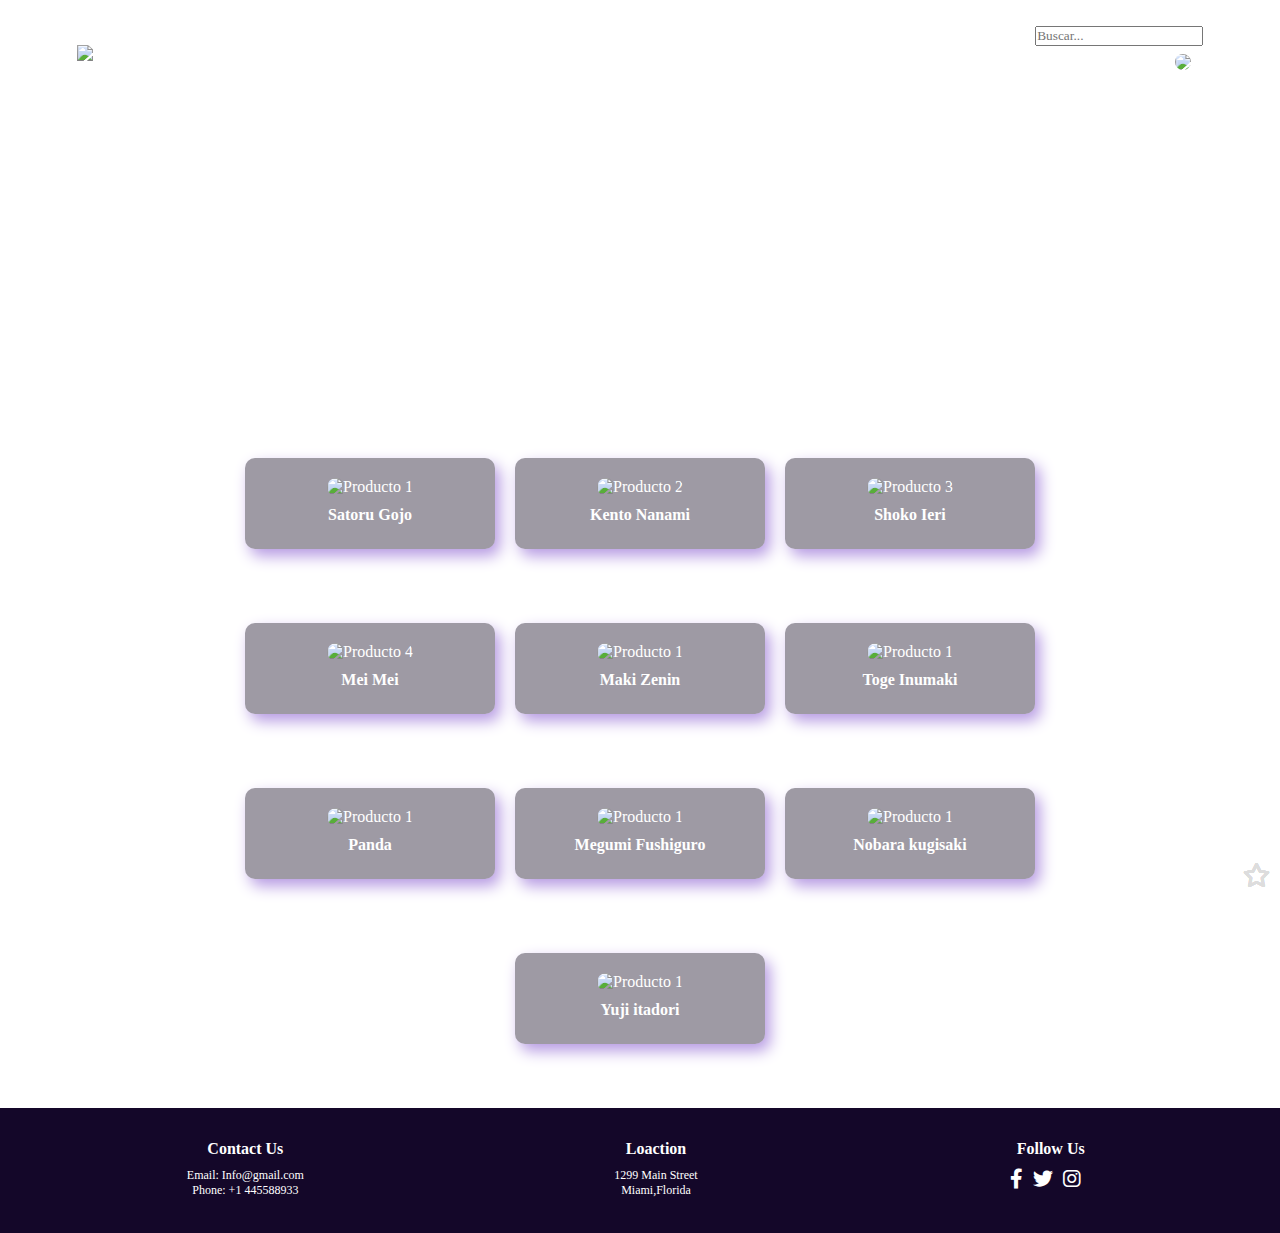
==== Characters.html @ 4fee6dcd "19/03" ====
<!DOCTYPE html>
<html lang="en">
<head>
    <meta charset="UTF-8">
    <meta name="viewport" content="width=device-width, initial-scale=1.0">
    <link rel="stylesheet" href="characters.css">
    <link rel="stylesheet" href="https://cdnjs.cloudflare.com/ajax/libs/font-awesome/6.0.0-beta3/css/all.min.css">
    <title>Characters</title>
</head>

<body>
    <section class="header">
        <nav>
            <a href="index.html"><img src="logo jjk 1.png" ></a>
            <div class="nav-links">
                <div class="search-bar">
                    <input type="text" placeholder="Buscar...">
                  </div>
                  <div class="nav-bar">
                <ul>
                    <li><a href="">Main</a></li>
                    <li><a href="">About</a></li>
                    <li><a href="">Characters</a></li>
                    <li><a href="">Spells</a></li>
                    <li><a href=""> <img src="a777268f7701fbf12bdc2ed4175758d5.png"  class="usser"></a></li>
                </ul>
            </div>
        </nav>
        <div class="text-box">
            <h1>Characters</h1>
        </div>
    <section class="productos">
        <ul>
            <li class="producto">
                <img src="1.webp" alt="Producto 1">
                <h2>Satoru Gojo</h2>
                <input type="checkbox"  id="star1" class="hidden-checkbox" >
                <label for="star1" class="star"> <i class="far fa-star"></i></label>
                
            </li>
            <li class="producto">
                <img src="2.png" alt="Producto 2">
                <h2> Kento Nanami</h2>
                <input type="checkbox"  id="star2" class="hidden-checkbox" >
                <label for="star2" class="star"> <i class="far fa-star"></i></label>
           
            </li>   
            <li class="producto">
                <img src="3.png" alt="Producto 3">
                <h2>Shoko Ieri</h2>
                <input type="checkbox"  id="star3" class="hidden-checkbox" >
                <label for="star3" class="star"> <i class="far fa-star"></i></label>
            
            </li>
            <li class="producto">
                <img src="4.png" alt="Producto 4">
                <h2>Mei Mei</h2>
                <input type="checkbox"  id="star4" class="hidden-checkbox" >
                <label for="star4" class="star"> <i class="far fa-star"></i></label>
             
            </li>  
            <li class="producto">
                <img src="5.webp" alt="Producto 1">
                <h2>Maki Zenin</h2>
                <input type="checkbox"  id="star5" class="hidden-checkbox" >
                <label for="star5" class="star"> <i class="far fa-star"></i></label>
              
            </li>
            <li class="producto">
                <img src="6.webp" alt="Producto 1">
                <h2>Toge Inumaki</h2>
                <input type="checkbox"  id="star6" class="hidden-checkbox" >
                <label for="star6" class="star"> <i class="far fa-star"></i></label>
         </li>
              <li class="producto">
                <img src="7.webp" alt="Producto 1">
                <h2>Panda</h2> 
                <input type="checkbox"  id="star7" class="hidden-checkbox" >
                <label for="star7" class="star"> <i class="far fa-star"></i></label>
            </li>

              <li class="producto">
                <img src="9.webp" alt="Producto 1">
                <h2>Megumi Fushiguro</h2>
                <input type="checkbox"  id="star8" class="hidden-checkbox" >
                <label for="star8" class="star"> <i class="far fa-star"></i></label>
              </li>
              <li class="producto">
                <img src="10.webp" alt="Producto 1">
                <h2>Nobara kugisaki</h2>
                <input type="checkbox"  id="star9" class="hidden-checkbox" >
                <label for="star9" class="star"> <i class="far fa-star"></i></label>
              </li>
              <li class="producto">
                <img src="11.webp" alt="Producto 1">
                <h2>Yuji itadori</h2>
                <input type="checkbox"  id="star10" class="hidden-checkbox" >
                <label for="star10" class="star"> <i class="far fa-star"></i></label>
              </li>
        </ul>  
        </section>
</body>
<footer>
    <div class="footer-content">
        <div class="column">
            <div class="contact-us">
                <h3>Contact Us</h3>
                <p>Email: Info@gmail.com</p>
                <p>Phone: +1 445588933</p>
            </div>
        </div>
        <div class="column">
            <div class="location">
                <h3>Loaction</h3>
                <p> 1299 Main Street</p>
                <p>Miami,Florida</p>
            </div>
        </div>
        <div class="social-icons">
            <h3>Follow Us</h3>
            <div class="icons">
                <a href="#"><i class="fab fa-facebook-f"></i></a>
                <a href="#"><i class="fab fa-twitter"></i></a>
                <a href="#"><i class="fab fa-instagram"></i></a>   
            </div>
        </div>
    </div>
    
</footer>
</html>
---- characters.css ----
*{
    margin: 0;
    padding: 0;
    box-sizing: border-box;
    font-family: lato
  }
  body{
    height: 100vh;
    background-image: url(Frame\ 4.png);
    background-image: no-repeat;
    background-size: cover;
  }

  nav{ 
    display: flex;
    padding:  2% 6%;
    justify-content: space-between;
    align-items: center;
  }
  nav img{
    width: 150px
  }
  .nav-links{
    flex:1;
    text-align: right; 
  
  }
  .nav-links ul li{
   list-style: none;
   display: inline-block ;
   padding: 8px 12px;
   position: relative;  
  }
  .nav-links ul li a{
   color: white;
   text-decoration: none;
   font-size: 15px; 
   font-weight: bold;
   
  }
  .nav-links ul li::after{
    content:'';
    width: 0%;
    height: 2px;
    background:rgba(15, 188, 221, 1) ;
    display: block;
    margin: auto;
    transition: 0.5s;
  }
  
  .nav-links ul li:hover::after{
    width: 100%;
    transition: 0.5s;
  }
  
  .usser{
    width: 60px;
    border-radius: 1.25rem;
  }

  .text-box h1{
    color: white;
    font-size: 6rem;
    width: 30rem;
    position: relative;
    padding: 0.125rem;
    text-align: center;
    margin: 12rem auto 2rem auto;

  }


  .productos{
  text-align: center;
  color: white;
  width: 100%;
  max-width: 1000px;
  margin: 0 auto;
  }

  .productos ul{
    list-style: none;
  padding: 0;
  display: flex;
  flex-wrap: wrap;
  justify-content: center;
  }

  .productos li.producto{
    width: 15.625rem;
   margin: 0.625rem;
   margin-bottom: 4rem;
   padding: 1.25rem ;
   border-radius: 0.625rem;
   background-color: rgba(12, 2, 28, .4);
   box-shadow: 5px 7px 15px rgba(181, 153, 226, 1) ;
   text-align: center;
   transition: transform 0.6s ease;
   
  }

  .productos li.producto:hover{
    transform: translateY(-20px)
  }

  .productos li.producto img{
    border-radius: 0.625rem;
    height: 9.375rem;
    object-fit: cover;
  }
  .productos li.producto h2{
    font-size: 1rem;
    margin-top: 0.625rem;
    margin-bottom: 0.313rem;
  }
.star{
    cursor:pointer;
    color: #ddd;
    font-size: 1.5rem;
    position: absolute;
    bottom: 10px;
    right: 10px;
}
.star.checked {
    color: gold;
}

.hidden-checkbox{
    position: absolute;
    left:-624.938rem ;
}
.hidden-checkbox:checked + .star{
    color: gold;
}
footer{
    background-color: rgba(20, 7, 41, 1);
    padding: 2rem;
    text-align: center;
  }
  .footer-content{
    display: flex;
    justify-content: space-around;
    max-width: 75rem;
    margin: 0 auto;
  }
  .column{
    flex: 1;
    padding: 0 1rem;
  }
  .contact-us,
  .location,
  .social-icons{
    flex:1;
  }
  .contact-us h3,
  .location h3,
  .social-icons h3{
    color: white;
    font-size: 1rem;
    margin-bottom: 0.625rem;
  }
  .contact-us p,
  .location p{
    color: white;
    font-size:0.75rem ;
    margin: 0;
  }
  .social-icons .icons {
    display: flex;
    justify-content: center;
    margin-bottom: 0.625rem;
  }
  
  .social-icons .icons a{
    display: inline-block;
    margin-right: 0.625rem;
    color: white;
    font-size: 1.25rem;
    transition: color 0.3s;
  }
  .social-icons .icons a:hover {
    color: blueviolet;
  }
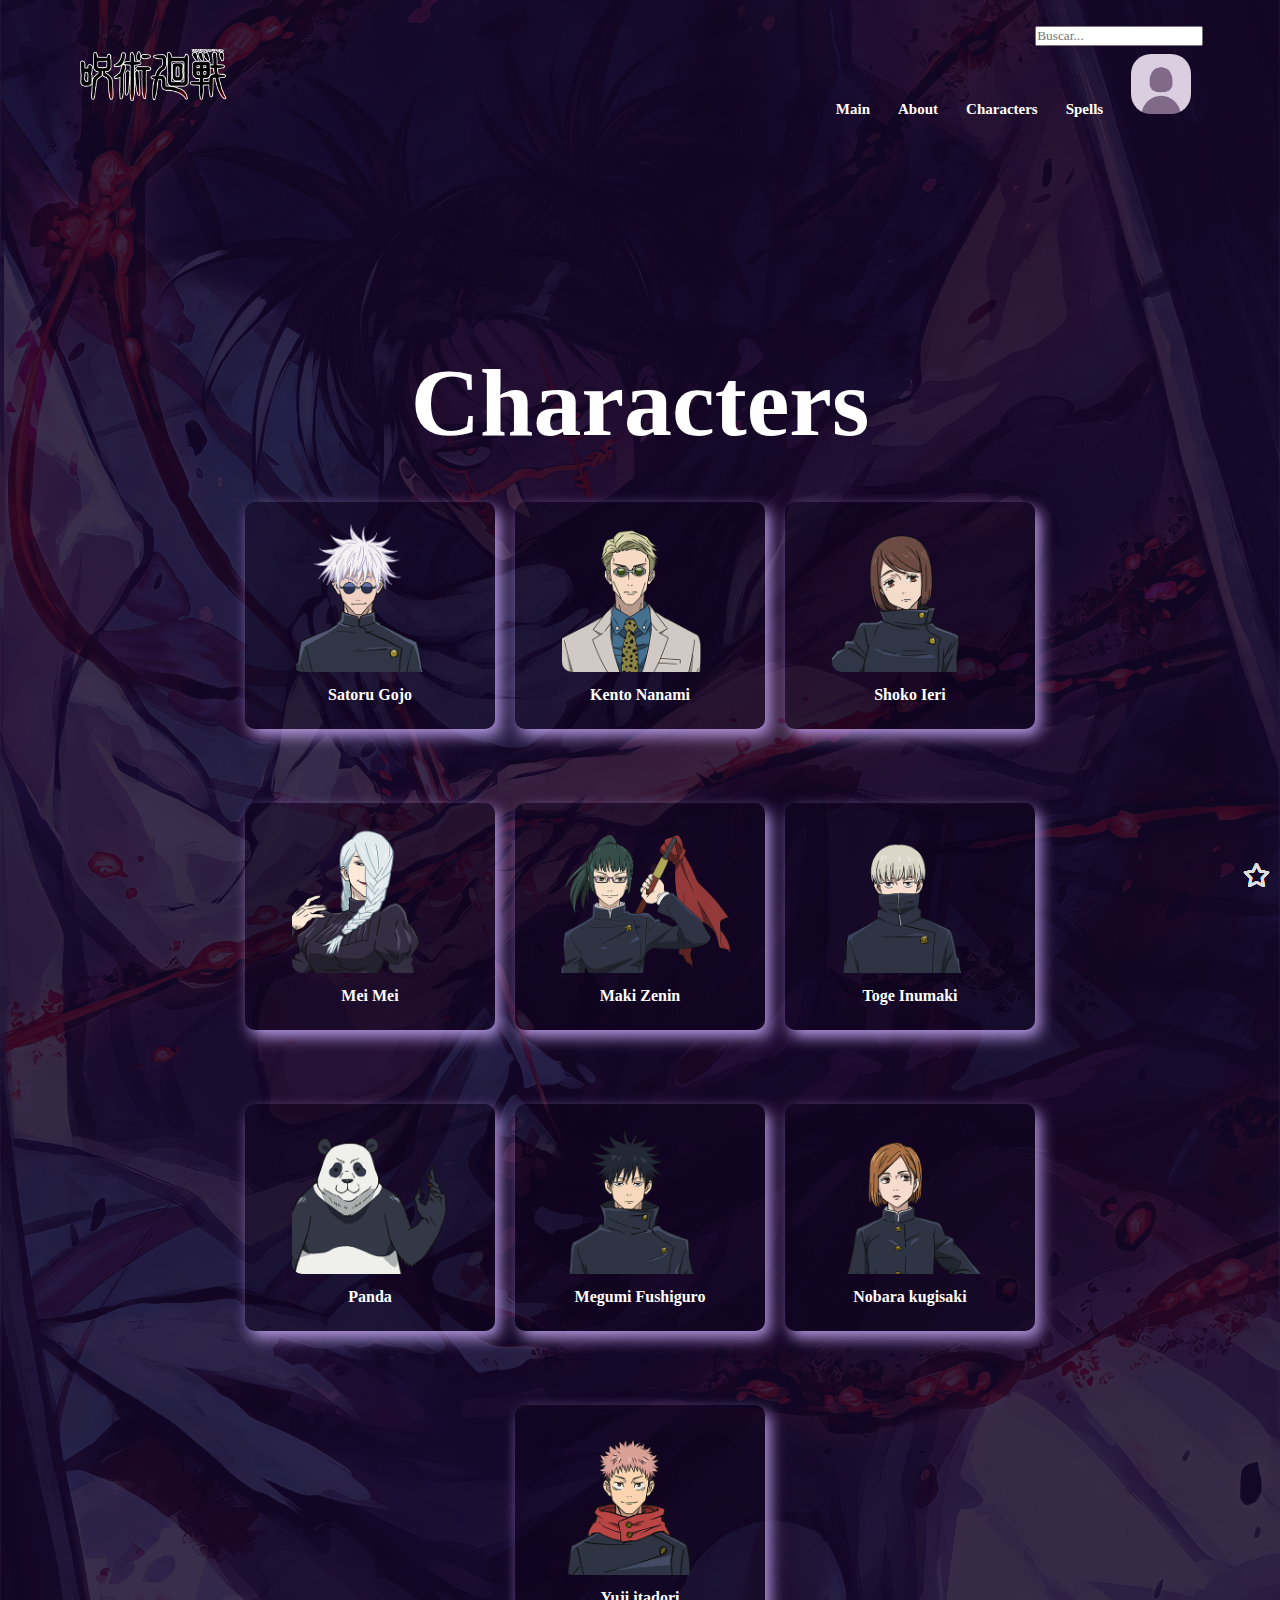
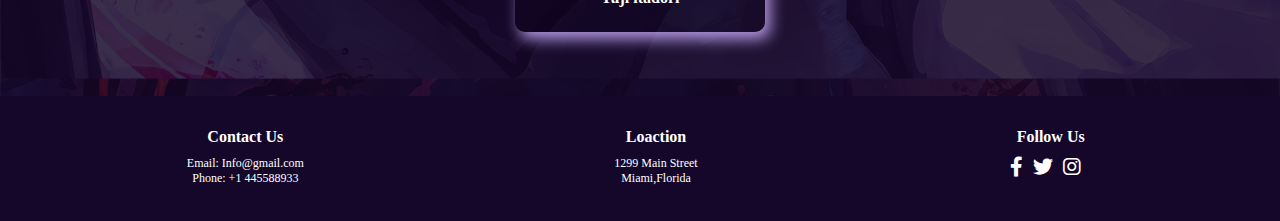
==== commit f920d7f6: "19/03/8.43" ====
--- a/Characters.html
+++ b/Characters.html
@@ -11,7 +11,7 @@
 <body>
     <section class="header">
         <nav>
-            <a href="index.html"><img src="logo jjk 1.png" ></a>
+            <a href="index.html"><img src="web page jjk assets/fotos/logo jjk 1.png" ></a>
             <div class="nav-links">
                 <div class="search-bar">
                     <input type="text" placeholder="Buscar...">
@@ -22,7 +22,7 @@
                     <li><a href="">About</a></li>
                     <li><a href="">Characters</a></li>
                     <li><a href="">Spells</a></li>
-                    <li><a href=""> <img src="a777268f7701fbf12bdc2ed4175758d5.png"  class="usser"></a></li>
+                    <li><a href=""> <img src="web page jjk assets/fotos/a777268f7701fbf12bdc2ed4175758d5.png"  class="usser"></a></li>
                 </ul>
             </div>
         </nav>
@@ -32,67 +32,67 @@
     <section class="productos">
         <ul>
             <li class="producto">
-                <img src="1.webp" alt="Producto 1">
+                <img src="web page jjk assets/fotos/1.webp" alt="Producto 1">
                 <h2>Satoru Gojo</h2>
                 <input type="checkbox"  id="star1" class="hidden-checkbox" >
                 <label for="star1" class="star"> <i class="far fa-star"></i></label>
                 
             </li>
             <li class="producto">
-                <img src="2.png" alt="Producto 2">
+                <img src="web page jjk assets/fotos/2.png" alt="Producto 2">
                 <h2> Kento Nanami</h2>
                 <input type="checkbox"  id="star2" class="hidden-checkbox" >
                 <label for="star2" class="star"> <i class="far fa-star"></i></label>
            
             </li>   
             <li class="producto">
-                <img src="3.png" alt="Producto 3">
+                <img src="web page jjk assets/fotos/3.png" alt="Producto 3">
                 <h2>Shoko Ieri</h2>
                 <input type="checkbox"  id="star3" class="hidden-checkbox" >
                 <label for="star3" class="star"> <i class="far fa-star"></i></label>
             
             </li>
             <li class="producto">
-                <img src="4.png" alt="Producto 4">
+                <img src="web page jjk assets/fotos/4.png" alt="Producto 4">
                 <h2>Mei Mei</h2>
                 <input type="checkbox"  id="star4" class="hidden-checkbox" >
                 <label for="star4" class="star"> <i class="far fa-star"></i></label>
              
             </li>  
             <li class="producto">
-                <img src="5.webp" alt="Producto 1">
+                <img src="web page jjk assets/fotos/5.webp" alt="Producto 1">
                 <h2>Maki Zenin</h2>
                 <input type="checkbox"  id="star5" class="hidden-checkbox" >
                 <label for="star5" class="star"> <i class="far fa-star"></i></label>
               
             </li>
             <li class="producto">
-                <img src="6.webp" alt="Producto 1">
+                <img src="web page jjk assets/fotos/6.webp" alt="Producto 1">
                 <h2>Toge Inumaki</h2>
                 <input type="checkbox"  id="star6" class="hidden-checkbox" >
                 <label for="star6" class="star"> <i class="far fa-star"></i></label>
          </li>
               <li class="producto">
-                <img src="7.webp" alt="Producto 1">
+                <img src="web page jjk assets/fotos/7.webp" alt="Producto 1">
                 <h2>Panda</h2> 
                 <input type="checkbox"  id="star7" class="hidden-checkbox" >
                 <label for="star7" class="star"> <i class="far fa-star"></i></label>
             </li>
 
               <li class="producto">
-                <img src="9.webp" alt="Producto 1">
+                <img src="web page jjk assets/fotos/9.webp" alt="Producto 1">
                 <h2>Megumi Fushiguro</h2>
                 <input type="checkbox"  id="star8" class="hidden-checkbox" >
                 <label for="star8" class="star"> <i class="far fa-star"></i></label>
               </li>
               <li class="producto">
-                <img src="10.webp" alt="Producto 1">
+                <img src="web page jjk assets/fotos/10.webp" alt="Producto 1">
                 <h2>Nobara kugisaki</h2>
                 <input type="checkbox"  id="star9" class="hidden-checkbox" >
                 <label for="star9" class="star"> <i class="far fa-star"></i></label>
               </li>
               <li class="producto">
-                <img src="11.webp" alt="Producto 1">
+                <img src="web page jjk assets/fotos/11.webp" alt="Producto 1">
                 <h2>Yuji itadori</h2>
                 <input type="checkbox"  id="star10" class="hidden-checkbox" >
                 <label for="star10" class="star"> <i class="far fa-star"></i></label>
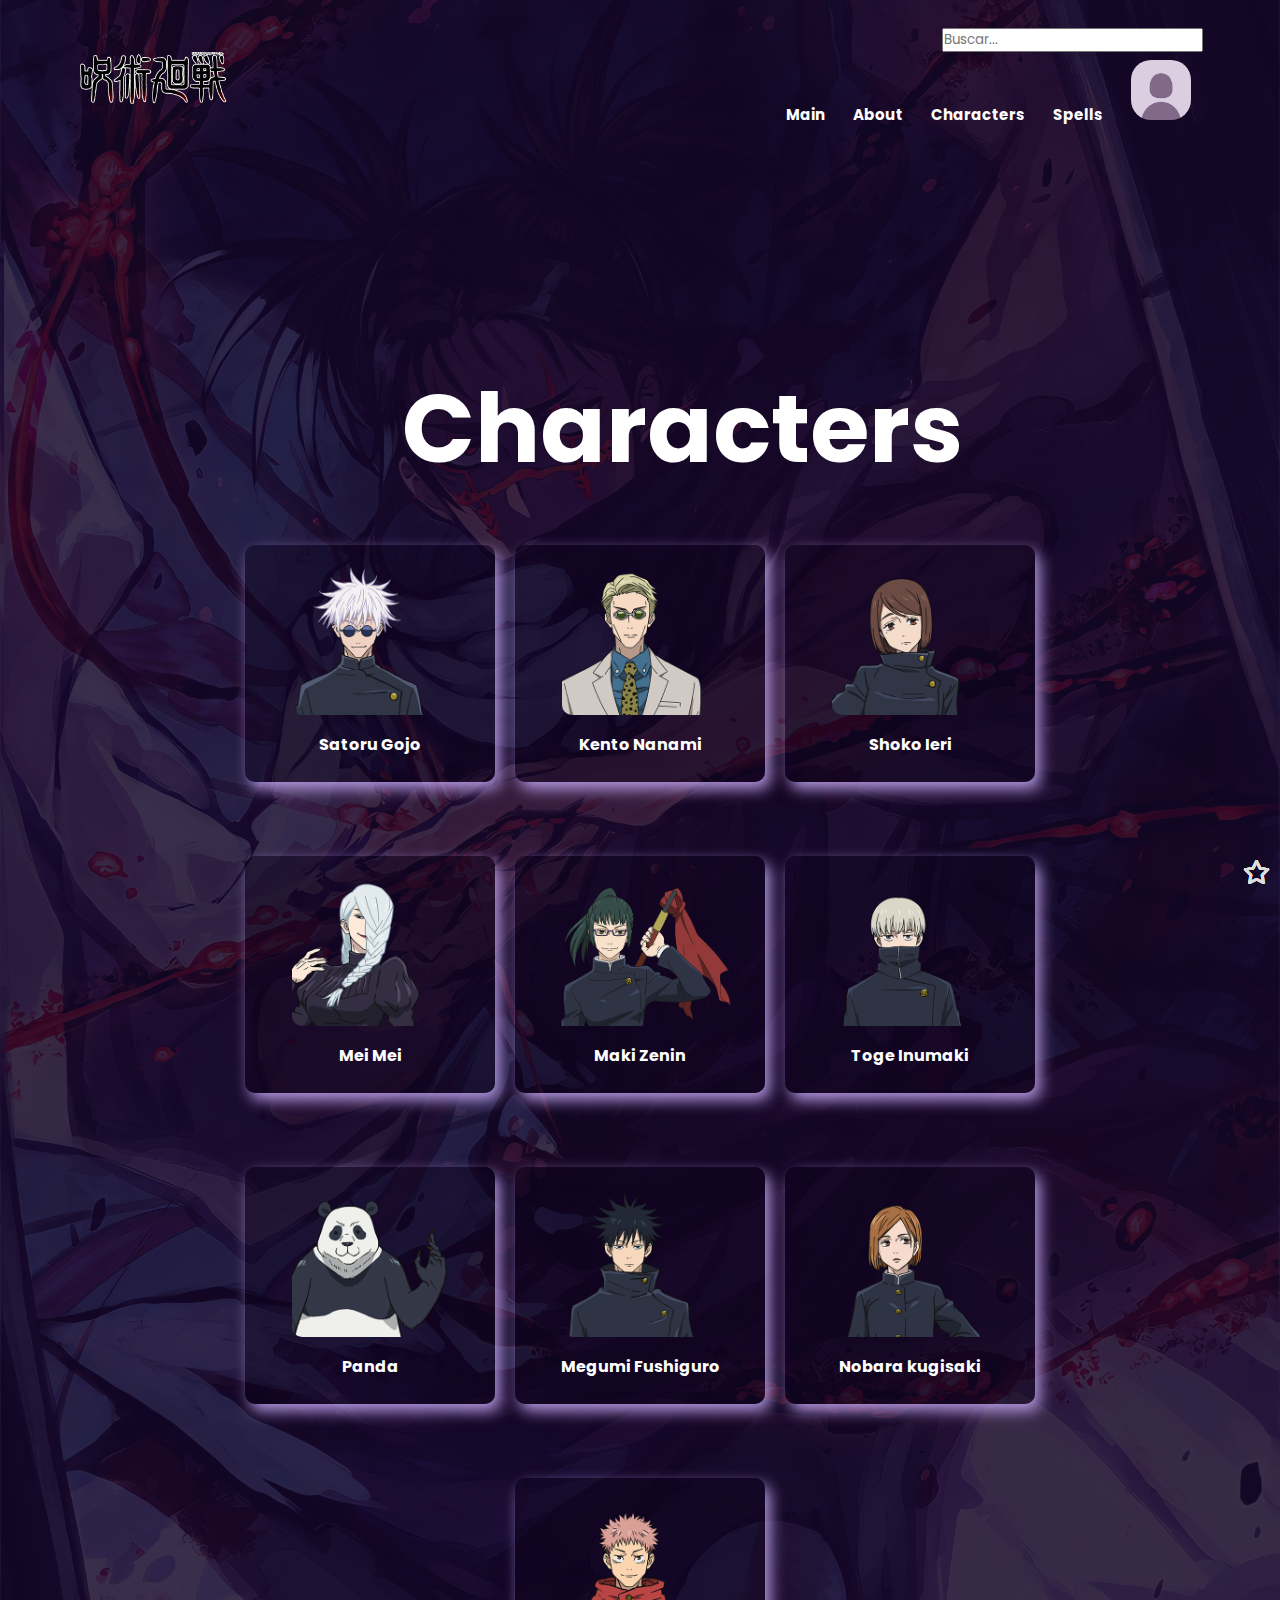
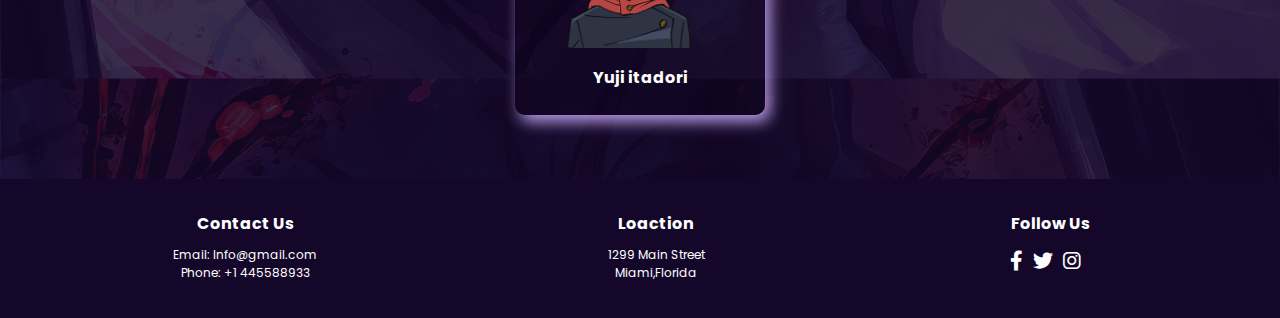
==== commit 61eb42bb: "19/03/854" ====
--- a/Characters.html
+++ b/Characters.html
@@ -6,6 +6,10 @@
     <link rel="stylesheet" href="characters.css">
     <link rel="stylesheet" href="https://cdnjs.cloudflare.com/ajax/libs/font-awesome/6.0.0-beta3/css/all.min.css">
     <title>Characters</title>
+    <link rel="preconnect" href="https://fonts.googleapis.com">
+    <link rel="preconnect" href="https://fonts.gstatic.com" crossorigin>
+    <link href="https://fonts.googleapis.com/css2?family=Barlow+Condensed:ital,wght@0,100;0,200;0,300;0,400;0,500;0,600;0,700;0,800;0,900;1,100;1,200;1,300;1,400;1,500;1,600;1,700;1,800;1,900&family=Concert+One&family=Libre+Franklin:ital,wght@0,100..900;1,100..900&family=Montserrat:ital,wght@0,100..900;1,100..900&family=Pacifico&family=Poppins:ital,wght@0,100;0,200;0,300;0,400;0,500;0,600;0,700;0,800;0,900;1,100;1,200;1,300;1,400;1,500;1,600;1,700;1,800;1,900&family=Roboto:ital,wght@0,100;0,300;0,400;0,500;0,700;0,900;1,100;1,300;1,400;1,500;1,700;1,900&display=swap"
+    rel="stylesheet">
 </head>
 
 <body>
--- a/characters.css
+++ b/characters.css
@@ -2,13 +2,18 @@
     margin: 0;
     padding: 0;
     box-sizing: border-box;
-    font-family: lato
+    font-family: "Poppins", sans-serif;
+    font-style: normal;
+
   }
+  
   body{
     height: 100vh;
     background-image: url(Frame\ 4.png);
     background-image: no-repeat;
     background-size: cover;
+    font-family: "Poppins", sans-serif;
+    font-style: normal;
   }
 
   nav{ 
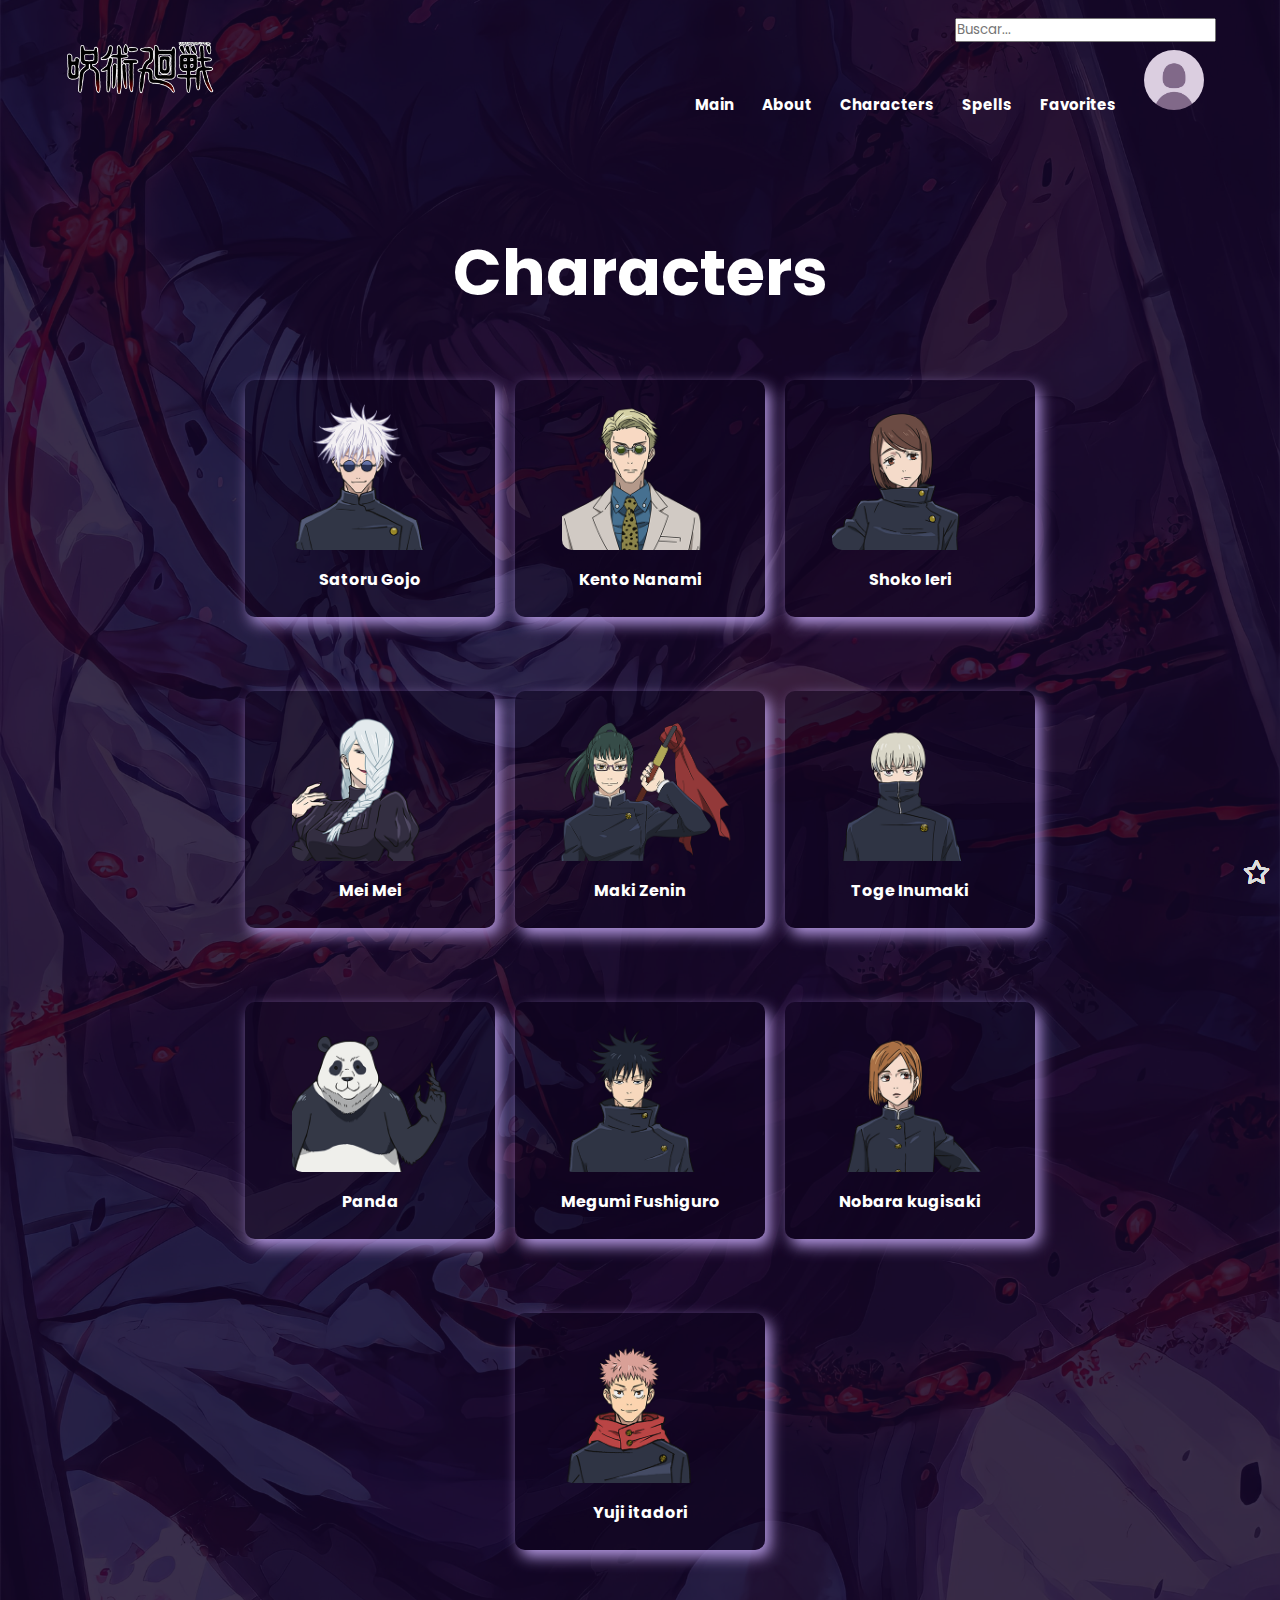
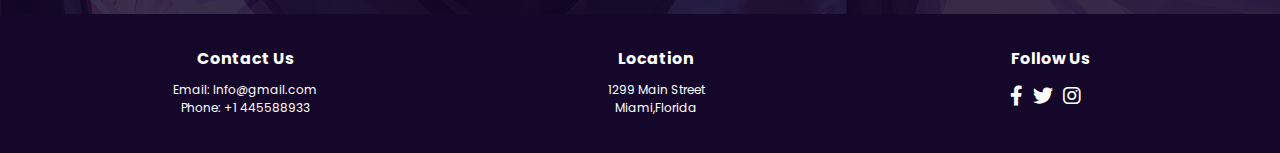
==== commit 71865305: "19/03 a las 9:36pm" ====
--- a/Characters.html
+++ b/Characters.html
@@ -19,14 +19,15 @@
             <div class="nav-links">
                 <div class="search-bar">
                     <input type="text" placeholder="Buscar...">
-                  </div>
-                  <div class="nav-bar">
+                </div>
+            <div class="nav-bar">
                 <ul>
-                    <li><a href="">Main</a></li>
-                    <li><a href="">About</a></li>
-                    <li><a href="">Characters</a></li>
-                    <li><a href="">Spells</a></li>
-                    <li><a href=""> <img src="web page jjk assets/fotos/a777268f7701fbf12bdc2ed4175758d5.png"  class="usser"></a></li>
+                    <li><a href="index.html">Main</a></li>
+                    <li><a href="index.html">About</a></li>
+                    <li><a href="Characters.html">Characters</a></li>
+                    <li><a href="Characters.html">Spells</a></li>
+                    <li><a href="FAV.html">Favorites</a></li>
+                    <li><a href="userprofile.html"> <img src="web page jjk assets/fotos/a777268f7701fbf12bdc2ed4175758d5.png"  class="usser" ></a></li>
                 </ul>
             </div>
         </nav>
@@ -115,7 +116,7 @@
         </div>
         <div class="column">
             <div class="location">
-                <h3>Loaction</h3>
+                <h3>Location</h3>
                 <p> 1299 Main Street</p>
                 <p>Miami,Florida</p>
             </div>
--- a/characters.css
+++ b/characters.css
@@ -15,15 +15,16 @@
     font-family: "Poppins", sans-serif;
     font-style: normal;
   }
-
+  
   nav{ 
     display: flex;
-    padding:  2% 6%;
+    padding:  1rem 4rem;
     justify-content: space-between;
     align-items: center;
   }
   nav img{
     width: 150px
+    
   }
   .nav-links{
     flex:1;
@@ -33,13 +34,13 @@
   .nav-links ul li{
    list-style: none;
    display: inline-block ;
-   padding: 8px 12px;
+   padding: 0.5rem 0.75rem;
    position: relative;  
   }
   .nav-links ul li a{
    color: white;
    text-decoration: none;
-   font-size: 15px; 
+   font-size: 0.938rem; 
    font-weight: bold;
    
   }
@@ -60,17 +61,17 @@
   
   .usser{
     width: 60px;
-    border-radius: 1.25rem;
+    border-radius: 5rem;
   }
 
   .text-box h1{
     color: white;
-    font-size: 6rem;
+    font-size: 4rem;
     width: 30rem;
     position: relative;
     padding: 0.125rem;
     text-align: center;
-    margin: 12rem auto 2rem auto;
+    margin: 5rem auto 3rem auto;
 
   }
 
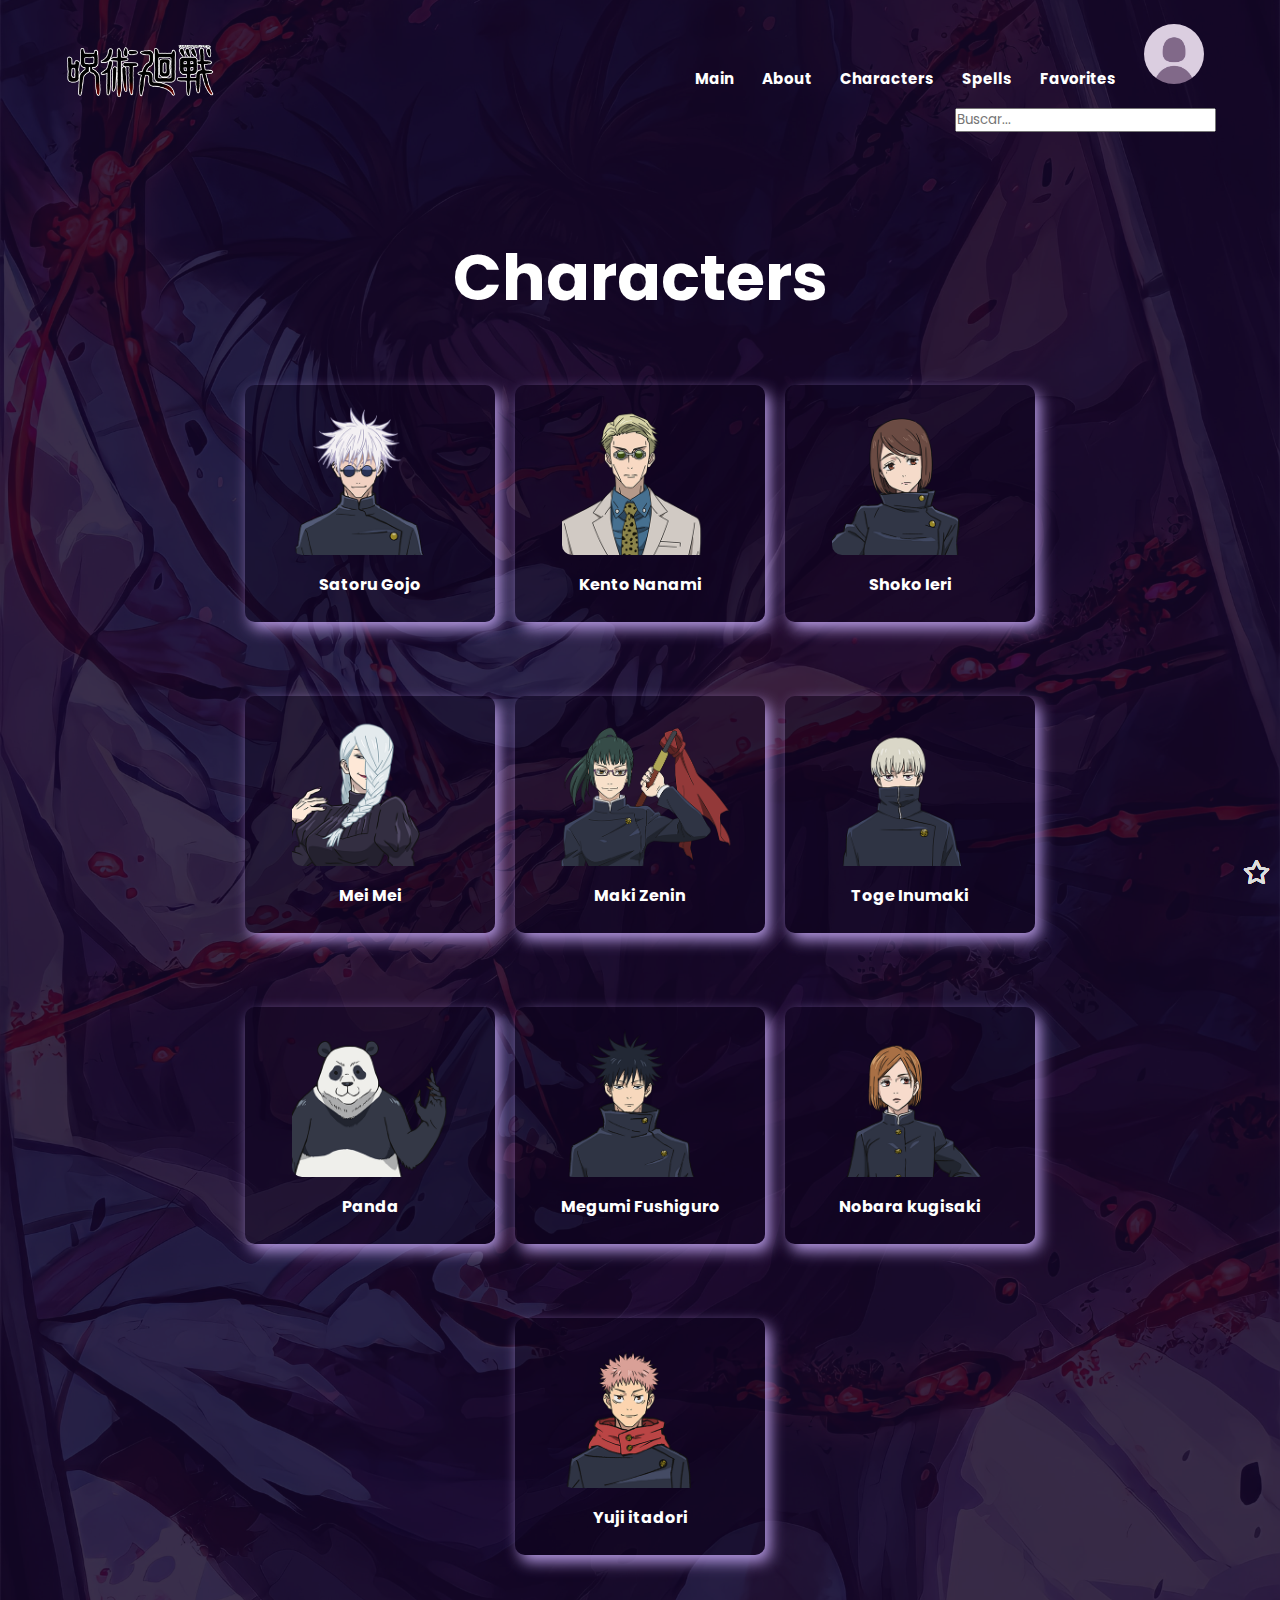
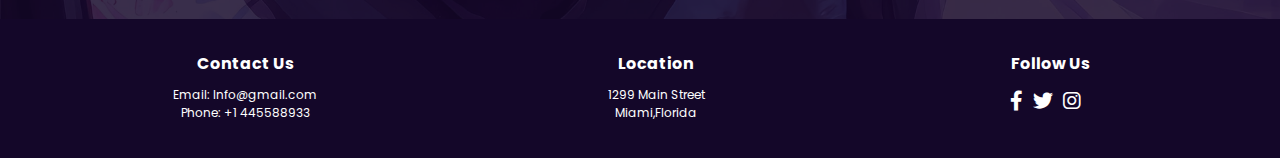
==== commit c92c634c: "20/03 a las 3:30" ====
--- a/Characters.html
+++ b/Characters.html
@@ -17,9 +17,6 @@
         <nav>
             <a href="index.html"><img src="web page jjk assets/fotos/logo jjk 1.png" ></a>
             <div class="nav-links">
-                <div class="search-bar">
-                    <input type="text" placeholder="Buscar...">
-                </div>
             <div class="nav-bar">
                 <ul>
                     <li><a href="index.html">Main</a></li>
@@ -30,73 +27,76 @@
                     <li><a href="userprofile.html"> <img src="web page jjk assets/fotos/a777268f7701fbf12bdc2ed4175758d5.png"  class="usser" ></a></li>
                 </ul>
             </div>
+            <div class="search-bar">
+                <input type="text" placeholder="Buscar...">
+            </div>
         </nav>
         <div class="text-box">
             <h1>Characters</h1>
         </div>
     <section class="productos">
         <ul>
-            <li class="producto">
+            <li class="productos__producto">
                 <img src="web page jjk assets/fotos/1.webp" alt="Producto 1">
                 <h2>Satoru Gojo</h2>
                 <input type="checkbox"  id="star1" class="hidden-checkbox" >
                 <label for="star1" class="star"> <i class="far fa-star"></i></label>
                 
             </li>
-            <li class="producto">
+            <li class="productos__producto">
                 <img src="web page jjk assets/fotos/2.png" alt="Producto 2">
                 <h2> Kento Nanami</h2>
                 <input type="checkbox"  id="star2" class="hidden-checkbox" >
                 <label for="star2" class="star"> <i class="far fa-star"></i></label>
            
             </li>   
-            <li class="producto">
+            <li class="productos__producto">
                 <img src="web page jjk assets/fotos/3.png" alt="Producto 3">
                 <h2>Shoko Ieri</h2>
                 <input type="checkbox"  id="star3" class="hidden-checkbox" >
                 <label for="star3" class="star"> <i class="far fa-star"></i></label>
             
             </li>
-            <li class="producto">
+            <li class="productos__producto">
                 <img src="web page jjk assets/fotos/4.png" alt="Producto 4">
                 <h2>Mei Mei</h2>
                 <input type="checkbox"  id="star4" class="hidden-checkbox" >
                 <label for="star4" class="star"> <i class="far fa-star"></i></label>
              
             </li>  
-            <li class="producto">
+            <li class="productos__producto">
                 <img src="web page jjk assets/fotos/5.webp" alt="Producto 1">
                 <h2>Maki Zenin</h2>
                 <input type="checkbox"  id="star5" class="hidden-checkbox" >
                 <label for="star5" class="star"> <i class="far fa-star"></i></label>
               
             </li>
-            <li class="producto">
+            <li class="productos__producto">
                 <img src="web page jjk assets/fotos/6.webp" alt="Producto 1">
                 <h2>Toge Inumaki</h2>
                 <input type="checkbox"  id="star6" class="hidden-checkbox" >
                 <label for="star6" class="star"> <i class="far fa-star"></i></label>
          </li>
-              <li class="producto">
+              <li class="productos__producto">
                 <img src="web page jjk assets/fotos/7.webp" alt="Producto 1">
                 <h2>Panda</h2> 
                 <input type="checkbox"  id="star7" class="hidden-checkbox" >
                 <label for="star7" class="star"> <i class="far fa-star"></i></label>
             </li>
 
-              <li class="producto">
+              <li class="productos__producto">
                 <img src="web page jjk assets/fotos/9.webp" alt="Producto 1">
                 <h2>Megumi Fushiguro</h2>
                 <input type="checkbox"  id="star8" class="hidden-checkbox" >
                 <label for="star8" class="star"> <i class="far fa-star"></i></label>
               </li>
-              <li class="producto">
-                <img src="web page jjk assets/fotos/10.webp" alt="Producto 1">
+              <li class="productos__producto">
+                <a href="./personajes2.html"><img src="web page jjk assets/fotos/10.webp" alt="Producto 3"></a>
                 <h2>Nobara kugisaki</h2>
                 <input type="checkbox"  id="star9" class="hidden-checkbox" >
                 <label for="star9" class="star"> <i class="far fa-star"></i></label>
               </li>
-              <li class="producto">
+              <li class="productos__producto">
                 <img src="web page jjk assets/fotos/11.webp" alt="Producto 1">
                 <h2>Yuji itadori</h2>
                 <input type="checkbox"  id="star10" class="hidden-checkbox" >
--- a/characters.css
+++ b/characters.css
@@ -20,6 +20,7 @@
     display: flex;
     padding:  1rem 4rem;
     justify-content: space-between;
+    flex-direction: row;
     align-items: center;
   }
   nav img{
@@ -63,6 +64,9 @@
     width: 60px;
     border-radius: 5rem;
   }
+  .search-bar{
+    margin-top: .32rem ;
+  }
 
   .text-box h1{
     color: white;
@@ -92,7 +96,7 @@
   justify-content: center;
   }
 
-  .productos li.producto{
+  .productos li.productos__producto{
     width: 15.625rem;
    margin: 0.625rem;
    margin-bottom: 4rem;
@@ -105,16 +109,16 @@
    
   }
 
-  .productos li.producto:hover{
+  .productos li.productos__producto:hover{
     transform: translateY(-20px)
   }
 
-  .productos li.producto img{
+  .productos li.productos__producto img{
     border-radius: 0.625rem;
     height: 9.375rem;
     object-fit: cover;
   }
-  .productos li.producto h2{
+  .productos li.productos__producto h2{
     font-size: 1rem;
     margin-top: 0.625rem;
     margin-bottom: 0.313rem;
